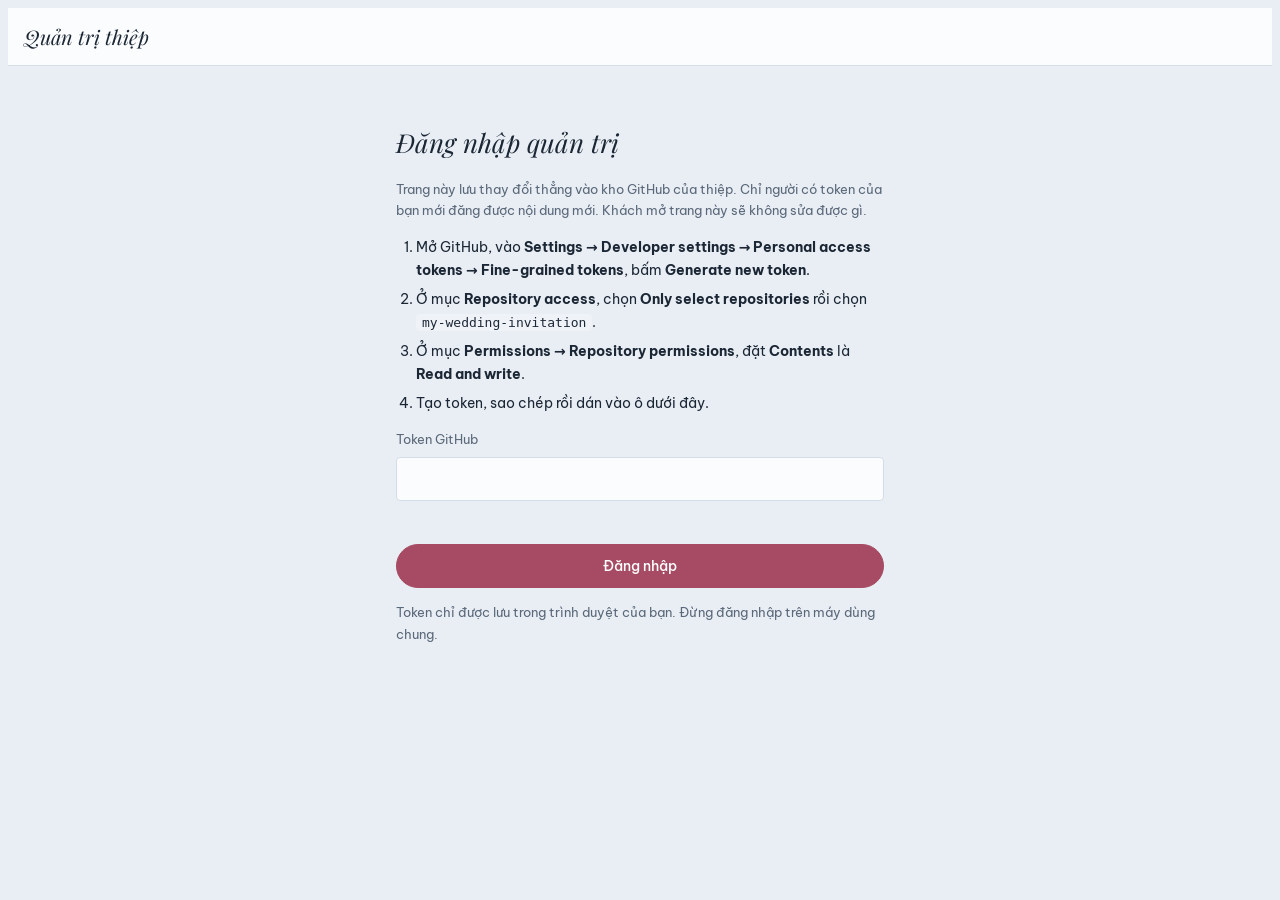
==== admin.html @ d000d967 "Add theme colors, page background image and visual effects Co-Authored-By: Claude Sonnet 5.5 <norepl" ====
<!doctype html>
<html lang="vi">
<head>
<meta charset="utf-8">
<meta name="viewport" content="width=device-width,initial-scale=1,viewport-fit=cover">
<meta name="robots" content="noindex,nofollow">
<title>Quản trị thiệp</title>
<link rel="stylesheet" href="https://fonts.googleapis.com/css2?family=Be+Vietnam+Pro:wght@300;400;500;600&family=Playfair+Display:ital,wght@0,400;0,600;1,400;1,500&display=swap">
<link rel="stylesheet" href="style.css">
<style>
body.admin{padding:0;background:var(--bg)}
.bar{position:sticky;top:0;z-index:20;display:flex;flex-wrap:wrap;align-items:center;gap:10px 16px;justify-content:space-between;
  padding:12px max(16px,env(safe-area-inset-right,0px)) 12px max(16px,env(safe-area-inset-left,0px));background:var(--surface);border-bottom:1px solid var(--line)}
.bar h1{font-size:20px;font-style:italic}
.bar .acts{display:flex;flex-wrap:wrap;gap:8px;align-items:center}
.status{font-size:13px;color:var(--muted)}
.status.dirty{color:var(--accent);font-weight:500}
.sm{min-height:38px;padding:0 14px;border:1px solid var(--line);background:var(--surface);border-radius:999px;cursor:pointer;font-size:13px}
.sm.pri{background:var(--accent);border-color:var(--accent);color:var(--accent-ink)}
.sm[disabled]{opacity:.5;cursor:default}
.help{font-size:13px;color:var(--muted);margin:0}
.login{max-width:520px;margin:32px auto;padding:24px max(16px,env(safe-area-inset-left,0px));display:grid;gap:14px}
.login h2{font-size:26px;font-style:italic}
.login ol{margin:0;padding-left:20px;display:grid;gap:6px;font-size:14px}
.login code{background:var(--tint);padding:1px 6px;border-radius:4px;font-size:13px}
.err{color:#B3261E;font-size:13px;min-height:1.2em}
@media (prefers-color-scheme:dark){.err{color:#FF8A80}}
.cols{display:grid;grid-template-columns:minmax(0,420px) minmax(0,1fr);gap:20px;align-items:start;
  padding:20px max(16px,env(safe-area-inset-right,0px)) 40px max(16px,env(safe-area-inset-left,0px))}
.panel{display:grid;gap:14px;align-content:start;background:var(--surface);border:1px solid var(--line);padding:18px;border-radius:6px;min-width:0}
.panel h3{font-family:var(--font-body);font-size:11px;letter-spacing:.2em;text-transform:uppercase;color:var(--accent);margin:14px 0 0;font-weight:600}
.panel h3:first-child{margin-top:0}
.img-row{display:grid;grid-template-columns:56px 1fr auto;gap:10px;align-items:center;font-size:13px}
.img-row .th{width:56px;height:56px;border-radius:4px;background:var(--tint) center/cover}
.img-row .acts{display:flex;gap:6px}
.presets{display:flex;flex-wrap:wrap;gap:8px}
.preset{display:inline-flex;align-items:center;gap:8px;min-height:38px;padding:0 12px 0 8px;border:1px solid var(--line);background:var(--surface);border-radius:999px;cursor:pointer;font-size:13px}
.preset i{display:inline-flex;width:26px;height:18px;border-radius:9px;overflow:hidden;border:1px solid var(--line)}
.preset i b{flex:1}
.colorrow{display:grid;grid-template-columns:1fr auto auto;gap:10px;align-items:center;font-size:13px;color:var(--muted)}
.colorrow input[type=color]{width:52px;min-height:38px;padding:2px;cursor:pointer}
.rng{display:grid;grid-template-columns:1fr auto;gap:10px;align-items:center}
.prev{position:sticky;top:76px;min-width:0}
.prev iframe{width:100%;height:calc(100vh - 100px);min-height:560px;border:1px solid var(--line);border-radius:6px;background:var(--surface)}
@media (max-width:900px){.cols{grid-template-columns:minmax(0,1fr)}.prev{position:static}.prev iframe{height:720px}}
</style>
</head>
<body class="admin">
<header class="bar">
  <h1>Quản trị thiệp</h1>
  <div class="acts" id="barActs" hidden>
    <span class="status" id="status">Chưa có thay đổi</span>
    <button class="sm pri" type="button" id="publishBtn" disabled>Đăng thiệp</button>
    <button class="sm" type="button" id="revertBtn" disabled>Hủy thay đổi</button>
    <a class="sm" href="index.html" target="_blank" rel="noopener" style="display:inline-grid;place-items:center;text-decoration:none;color:inherit">Xem thiệp</a>
    <button class="sm" type="button" id="logoutBtn">Đăng xuất</button>
  </div>
</header>

<section class="login" id="login">
  <h2>Đăng nhập quản trị</h2>
  <p class="help">Trang này lưu thay đổi thẳng vào kho GitHub của thiệp. Chỉ người có token của bạn mới đăng được nội dung mới. Khách mở trang này sẽ không sửa được gì.</p>
  <ol>
    <li>Mở GitHub, vào <b>Settings → Developer settings → Personal access tokens → Fine-grained tokens</b>, bấm <b>Generate new token</b>.</li>
    <li>Ở mục <b>Repository access</b>, chọn <b>Only select repositories</b> rồi chọn <code>my-wedding-invitation</code>.</li>
    <li>Ở mục <b>Permissions → Repository permissions</b>, đặt <b>Contents</b> là <b>Read and write</b>.</li>
    <li>Tạo token, sao chép rồi dán vào ô dưới đây.</li>
  </ol>
  <form id="loginForm" style="margin-top:0">
    <label for="tok">Token GitHub<input id="tok" type="password" autocomplete="off" required></label>
    <div class="err" id="loginErr" role="alert"></div>
    <button class="btn" type="submit" id="loginBtn">Đăng nhập</button>
  </form>
  <p class="help">Token chỉ được lưu trong trình duyệt của bạn. Đừng đăng nhập trên máy dùng chung.</p>
</section>

<div class="cols" id="app" hidden>
  <div class="panel" id="formBox"></div>
  <div class="prev"><iframe id="frame" src="index.html?preview" title="Xem trước thiệp"></iframe></div>
</div>

<div class="toast" id="toast" role="status" hidden></div>
<input type="file" accept="image/*" id="filePick" hidden>

<script src="defaults.js"></script>
<script>
(function () {
  var OWNER = 'changtrailanhlung', REPO = 'my-wedding-invitation', BRANCH = 'main';
  var TOKEN_KEY = 'wedding-admin-token';
  var FIELDS = [
    ['Cô dâu & chú rể', [['groomName', 'Tên chú rể (ngắn)'], ['brideName', 'Tên cô dâu (ngắn)'], ['groomFull', 'Họ tên đầy đủ chú rể'], ['brideFull', 'Họ tên đầy đủ cô dâu'], ['eyebrow', 'Dòng tiêu đề trên bìa'], ['city', 'Thành phố trên bìa']]],
    ['Thời gian', [['date', 'Ngày tổ chức', 'date'], ['receptionTime', 'Giờ đón khách', 'time'], ['startTime', 'Giờ khai tiệc', 'time'], ['rsvpDeadline', 'Hạn xác nhận tham dự', 'date']]],
    ['Địa điểm', [['venue', 'Tên nhà hàng / trung tâm tiệc cưới'], ['hall', 'Tên sảnh'], ['address', 'Địa chỉ', 'area'], ['dress', 'Gợi ý trang phục', 'area']]],
    ['Lời văn', [['invite', 'Lời mời', 'area'], ['story', 'Câu chuyện của đôi bạn', 'area'], ['thanks', 'Lời cảm ơn cuối thiệp', 'area']]],
    ['Gia đình', [['groomFamily', 'Nhà trai (mỗi dòng một người)', 'area'], ['brideFamily', 'Nhà gái (mỗi dòng một người)', 'area']]],
    ['Liên hệ & mừng cưới', [['contactName', 'Người nhận xác nhận'], ['contactPhone', 'Số điện thoại / Zalo'], ['bankName', 'Ngân hàng'], ['bankAcc', 'Số tài khoản (để trống nếu muốn ẩn phần mừng cưới)'], ['bankHolder', 'Chủ tài khoản']]]
  ];
  var COLORS = [['accent', 'Màu chủ đạo (nút, chữ nhấn)', '#A64B63'], ['pageBg', 'Màu nền trang', '#E9EEF4'], ['cardBg', 'Màu nền thiệp', '#FBFCFD'], ['textColor', 'Màu chữ', '#1C2735']];
  var PRESETS = [
    { name: 'Mặc định', accent: '', pageBg: '', cardBg: '', textColor: '' },
    { name: 'Hồng khói', accent: '#B5546F', pageBg: '#F3E9EC', cardBg: '#FFFBFC', textColor: '#3A2530' },
    { name: 'Xanh biển', accent: '#2F6F9F', pageBg: '#E3EEF6', cardBg: '#FAFCFE', textColor: '#17283A' },
    { name: 'Xanh sage', accent: '#5E7F63', pageBg: '#E8EEE6', cardBg: '#FAFCF8', textColor: '#243126' },
    { name: 'Đỏ đô', accent: '#8E1F3A', pageBg: '#F1E6D8', cardBg: '#FFFBF4', textColor: '#3A1A22' },
    { name: 'Tím lavender', accent: '#7A5CB0', pageBg: '#ECE7F5', cardBg: '#FDFBFF', textColor: '#2B2240' },
    { name: 'Đen vàng', accent: '#D4AF6A', pageBg: '#0E0E12', cardBg: '#17171D', textColor: '#F2EBDD' }
  ];
  var IMGS = [['cover', 'Ảnh bìa'], ['couple', 'Ảnh cô dâu chú rể'], ['g1', 'Album 1'], ['g2', 'Album 2'], ['g3', 'Album 3'], ['g4', 'Album 4'], ['qr', 'Mã QR mừng cưới'], ['bg', 'Ảnh nền trang (tuỳ chọn)']];

  function $(s) { return document.querySelector(s); }
  function clone(o) { return JSON.parse(JSON.stringify(o)); }
  var token = '', cfg = null, saved = null, pending = {}, pickKey = null, busy = false;
  var tt; function toast(msg) { var t = $('#toast'); t.textContent = msg; t.hidden = false; clearTimeout(tt); tt = setTimeout(function () { t.hidden = true; }, 3800); }

  function gh(path, opts) {
    opts = opts || {};
    var headers = Object.assign({ 'Accept': 'application/vnd.github+json', 'Authorization': 'Bearer ' + token, 'X-GitHub-Api-Version': '2022-11-28' }, opts.headers || {});
    return fetch('https://api.github.com/repos/' + OWNER + '/' + REPO + path, Object.assign({}, opts, { headers: headers }));
  }
  function b64utf8(s) { var bytes = new TextEncoder().encode(s), bin = ''; bytes.forEach(function (b) { bin += String.fromCharCode(b); }); return btoa(bin); }
  async function getSha(path) {
    var r = await gh('/contents/' + path + '?ref=' + BRANCH + '&t=' + Date.now());
    if (r.status === 404) return null;
    if (!r.ok) throw new Error('Không đọc được ' + path + ' (' + r.status + ')');
    return (await r.json()).sha;
  }
  async function putFile(path, b64, message) {
    var sha = await getSha(path), body = { message: message, content: b64, branch: BRANCH };
    if (sha) body.sha = sha;
    var r = await gh('/contents/' + path, { method: 'PUT', body: JSON.stringify(body) });
    if (!r.ok) {
      var detail = ''; try { detail = (await r.json()).message || ''; } catch (e) {}
      if (r.status === 401) throw new Error('Token hết hạn hoặc sai. Hãy đăng xuất rồi dán token mới. (' + detail + ')');
      if (r.status === 403 || r.status === 404) throw new Error('Token chưa có quyền ghi. Trong GitHub, mở token và đặt Repository permissions → Contents thành "Read and write". (' + r.status + ': ' + detail + ')');
      if (r.status === 409) throw new Error('Có người vừa cập nhật cùng lúc. Hãy tải lại trang rồi thử lại.');
      throw new Error('GitHub báo lỗi ' + r.status + (detail ? ': ' + detail : ''));
    }
  }

  /* Đăng nhập */
  async function verify(t) {
    token = t;
    var r = await gh('');
    if (r.status === 401) throw new Error('Token không đúng hoặc đã hết hạn.');
    if (r.status === 404) throw new Error('Token này không truy cập được kho ' + REPO + '.');
    if (!r.ok) throw new Error('GitHub báo lỗi ' + r.status);
    var j = await r.json();
    if (!j.permissions || !j.permissions.push) throw new Error('Token chưa có quyền ghi. Hãy đặt Contents là Read and write.');
  }
  async function loadConfig() {
    var r = await gh('/contents/config.json?ref=' + BRANCH + '&t=' + Date.now(), { headers: { 'Accept': 'application/vnd.github.raw+json' } });
    var c = null;
    if (r.ok) { try { c = JSON.parse(await r.text()); } catch (e) {} }
    var base = clone(window.INVITE_DEFAULTS);
    var out = Object.assign(base, c || {});
    out.images = Object.assign({}, (c && c.images) || {});
    return out;
  }
  async function enter(t) {
    await verify(t);
    try { localStorage.setItem(TOKEN_KEY, t); } catch (e) {}
    cfg = await loadConfig(); saved = clone(cfg); pending = {};
    $('#login').hidden = true; $('#app').hidden = false; $('#barActs').hidden = false;
    buildForm(); refreshStatus(); sendPreview();
  }
  $('#loginForm').addEventListener('submit', async function (e) {
    e.preventDefault();
    var btn = $('#loginBtn'), err = $('#loginErr'); err.textContent = ''; btn.disabled = true; btn.textContent = 'Đang kiểm tra...';
    try { await enter($('#tok').value.trim()); }
    catch (ex) { err.textContent = ex.message || 'Không đăng nhập được.'; token = ''; }
    btn.disabled = false; btn.textContent = 'Đăng nhập';
  });
  $('#logoutBtn').addEventListener('click', function () {
    try { localStorage.removeItem(TOKEN_KEY); } catch (e) {}
    token = ''; location.reload();
  });

  /* Xem trước */
  function previewCfg() { var c = clone(cfg); Object.keys(pending).forEach(function (k) { c.images[k] = pending[k]; }); return c; }
  function sendPreview() { var f = $('#frame'); if (f.contentWindow && cfg) f.contentWindow.postMessage({ type: 'config', config: previewCfg() }, location.origin); }
  window.addEventListener('message', function (e) {
    if (e.origin === location.origin && e.source === $('#frame').contentWindow && e.data && e.data.type === 'ready') sendPreview();
  });
  function isDirty() { return JSON.stringify(cfg) !== JSON.stringify(saved) || Object.keys(pending).length > 0; }
  function refreshStatus() {
    var d = isDirty(), s = $('#status');
    s.textContent = d ? 'Có thay đổi chưa đăng. Khách chưa nhìn thấy.' : 'Chưa có thay đổi';
    s.classList.toggle('dirty', d);
    $('#publishBtn').disabled = !d || busy; $('#revertBtn').disabled = !d || busy;
  }
  function changed() { refreshStatus(); sendPreview(); }
  window.addEventListener('beforeunload', function (e) { if (cfg && isDirty()) { e.preventDefault(); e.returnValue = ''; } });

  /* Form */
  function srcOf(k) { return pending[k] || cfg.images[k] || ''; }
  function buildForm() {
    var box = $('#formBox'); box.textContent = '';
    var p = document.createElement('p'); p.className = 'help';
    p.textContent = 'Sửa xong bấm "Đăng thiệp" ở thanh trên. Khách chỉ thấy bản đã đăng, và cần khoảng 1 đến 2 phút để GitHub cập nhật trang.';
    box.append(p);
    FIELDS.forEach(function (g) {
      var h = document.createElement('h3'); h.textContent = g[0]; box.append(h);
      g[1].forEach(function (f) {
        var k = f[0], type = f[2];
        var l = document.createElement('label'); l.htmlFor = 'f_' + k; l.append(f[1]);
        var inp = document.createElement(type === 'area' ? 'textarea' : 'input');
        inp.id = 'f_' + k; if (type && type !== 'area') inp.type = type; inp.value = cfg[k] || '';
        inp.addEventListener('input', function () { cfg[k] = inp.value; changed(); });
        l.append(inp); box.append(l);
      });
    });
    var th = document.createElement('h3'); th.textContent = 'Màu sắc & hiệu ứng'; box.append(th);
    var pr = document.createElement('div'); pr.className = 'presets';
    PRESETS.forEach(function (p) {
      var b = document.createElement('button'); b.type = 'button'; b.className = 'preset';
      var sw = document.createElement('i');
      [p.pageBg || '#E9EEF4', p.cardBg || '#FBFCFD', p.accent || '#A64B63'].forEach(function (col) { var x = document.createElement('b'); x.style.background = col; sw.append(x); });
      b.append(sw, p.name);
      b.onclick = function () { ['accent', 'pageBg', 'cardBg', 'textColor'].forEach(function (k) { cfg[k] = p[k]; }); buildForm(); changed(); };
      pr.append(b);
    });
    box.append(pr);
    COLORS.forEach(function (c) {
      var k = c[0], row = document.createElement('div'); row.className = 'colorrow';
      var l = document.createElement('label'); l.htmlFor = 'f_' + k; l.textContent = c[1] + (cfg[k] ? '' : ' (đang dùng mặc định)');
      var inp = document.createElement('input'); inp.type = 'color'; inp.id = 'f_' + k; inp.value = /^#[0-9a-fA-F]{6}$/.test(cfg[k]) ? cfg[k] : c[2];
      inp.addEventListener('input', function () { cfg[k] = inp.value; l.textContent = c[1]; changed(); });
      var rs = document.createElement('button'); rs.type = 'button'; rs.className = 'sm'; rs.textContent = 'Mặc định';
      rs.onclick = function () { cfg[k] = ''; buildForm(); changed(); };
      row.append(l, inp, rs); box.append(row);
    });
    var el = document.createElement('label'); el.htmlFor = 'f_effect'; el.append('Hiệu ứng rơi trên thiệp');
    var sel = document.createElement('select'); sel.id = 'f_effect';
    [['petal', 'Cánh hoa rơi'], ['heart', 'Trái tim bay'], ['sparkle', 'Lấp lánh'], ['none', 'Tắt hiệu ứng']].forEach(function (o) {
      var op = document.createElement('option'); op.value = o[0]; op.textContent = o[1]; if ((cfg.effect || 'none') === o[0]) op.selected = true; sel.append(op);
    });
    sel.addEventListener('change', function () { cfg.effect = sel.value; changed(); });
    el.append(sel); box.append(el);
    var ol = document.createElement('label'); ol.htmlFor = 'f_overlay'; ol.append('Độ rõ của nền thiệp trên ảnh nền (chỉ dùng khi có ảnh nền)');
    var rg = document.createElement('div'); rg.className = 'rng';
    var ro = document.createElement('input'); ro.type = 'range'; ro.id = 'f_overlay'; ro.min = 40; ro.max = 100; ro.value = cfg.overlay || 88;
    var rv = document.createElement('span'); rv.textContent = (cfg.overlay || 88) + '%';
    ro.addEventListener('input', function () { cfg.overlay = +ro.value; rv.textContent = ro.value + '%'; changed(); });
    rg.append(ro, rv); ol.append(rg); box.append(ol);
    var h = document.createElement('h3'); h.textContent = 'Hình ảnh'; box.append(h);
    IMGS.forEach(function (it) {
      var k = it[0], row = document.createElement('div'); row.className = 'img-row';
      var th = document.createElement('div'); th.className = 'th'; var s = srcOf(k); if (s) th.style.backgroundImage = 'url("' + s + '")';
      var nm = document.createElement('span'); nm.textContent = it[1] + (pending[k] ? ' (mới)' : '');
      var acts = document.createElement('div'); acts.className = 'acts';
      var b1 = document.createElement('button'); b1.type = 'button'; b1.className = 'sm pri'; b1.textContent = 'Chọn ảnh';
      b1.onclick = function () { pickKey = k; $('#filePick').value = ''; $('#filePick').click(); };
      var b2 = document.createElement('button'); b2.type = 'button'; b2.className = 'sm'; b2.textContent = 'Xóa';
      b2.onclick = function () { delete cfg.images[k]; delete pending[k]; buildForm(); changed(); };
      acts.append(b1, b2); row.append(th, nm, acts); box.append(row);
    });
  }
  $('#filePick').addEventListener('change', function (e) {
    var f = e.target.files[0]; if (!f || !pickKey) return;
    var key = pickKey, r = new FileReader();
    r.onload = function () {
      var img = new Image();
      img.onload = function () {
        var max = key === 'qr' ? 700 : 1600, k = Math.min(1, max / Math.max(img.width, img.height));
        var c = document.createElement('canvas'); c.width = Math.round(img.width * k); c.height = Math.round(img.height * k);
        c.getContext('2d').drawImage(img, 0, 0, c.width, c.height);
        pending[key] = c.toDataURL('image/jpeg', 0.85); buildForm(); changed();
      };
      img.onerror = function () { toast('Không đọc được ảnh này.'); };
      img.src = r.result;
    };
    r.readAsDataURL(f);
  });

  /* Đăng thiệp: ghi ảnh mới rồi config.json */
  $('#publishBtn').addEventListener('click', async function () {
    if (busy || !isDirty()) return;
    busy = true; var btn = $('#publishBtn'); btn.textContent = 'Đang đăng...'; refreshStatus();
    try {
      var next = clone(cfg), keys = Object.keys(pending), stamp = Date.now();
      for (var i = 0; i < keys.length; i++) {
        var key = keys[i];
        btn.textContent = 'Đang tải ảnh ' + (i + 1) + '/' + keys.length + '...';
        await putFile('images/' + key + '.jpg', pending[key].split(',')[1], 'Cập nhật ảnh ' + key);
        next.images[key] = 'images/' + key + '.jpg?v=' + stamp;
      }
      btn.textContent = 'Đang lưu nội dung...';
      await putFile('config.json', b64utf8(JSON.stringify(next, null, 2) + '\n'), 'Cập nhật nội dung thiệp');
      cfg = next; saved = clone(next); pending = {};
      buildForm(); toast('Đã đăng thiệp. Trang cho khách cập nhật sau 1 đến 2 phút.');
    } catch (ex) { toast(ex.message || 'Chưa đăng được, hãy thử lại.'); }
    busy = false; btn.textContent = 'Đăng thiệp'; refreshStatus(); sendPreview();
  });
  $('#revertBtn').addEventListener('click', function () {
    cfg = clone(saved); pending = {}; buildForm(); changed();
  });

  /* Tự đăng nhập lại nếu đã lưu token */
  var stored = ''; try { stored = localStorage.getItem(TOKEN_KEY) || ''; } catch (e) {}
  if (stored) {
    $('#loginBtn').disabled = true; $('#loginBtn').textContent = 'Đang đăng nhập...';
    enter(stored).catch(function (ex) {
      $('#loginErr').textContent = ex.message || ''; token = '';
      try { localStorage.removeItem(TOKEN_KEY); } catch (e) {}
    }).then(function () { $('#loginBtn').disabled = false; $('#loginBtn').textContent = 'Đăng nhập'; });
  }
})();
</script>
</body>
</html>
---- style.css ----
/* Layout: một cột thiệp mời hẹp ở giữa nền xanh khói, bìa toàn khung, ảnh cô dâu chú rể dạng vòm */
:root{
  --bg:#E9EEF4; --surface:#FBFCFD; --ink:#1C2735; --muted:#5A6879; --line:#D5DDE6;
  --accent:#A64B63; --accent-ink:#FFFFFF; --sea:#2F5B7C; --tint:#EFF3F8;
  --hero-a:#24435C; --hero-b:#5C4A6E; --hero-c:#B5667B; --on-hero:#FFFFFF;
  --font-display:"Playfair Display",Georgia,"Times New Roman",serif;
  --font-body:"Be Vietnam Pro",system-ui,-apple-system,"Segoe UI",sans-serif;
}
@media (prefers-color-scheme:dark){:root:not([data-theme="light"]){
  --bg:#0A0F15; --surface:#121B25; --ink:#EAF0F6; --muted:#9BAABB; --line:#2A3745;
  --accent:#E58DA3; --accent-ink:#2A1018; --sea:#82B4D8; --tint:#192431; color-scheme:dark}}
:root[data-theme="dark"]{
  --bg:#0A0F15; --surface:#121B25; --ink:#EAF0F6; --muted:#9BAABB; --line:#2A3745;
  --accent:#E58DA3; --accent-ink:#2A1018; --sea:#82B4D8; --tint:#192431; color-scheme:dark}
@media (prefers-reduced-motion:no-preference){html{scroll-behavior:smooth}}
*{box-sizing:border-box}
body{background:var(--bg);color:var(--ink);font-family:var(--font-body);font-size:15px;line-height:1.65;
  padding-left:max(16px,env(safe-area-inset-left,0px));padding-right:max(16px,env(safe-area-inset-right,0px));padding-block:0}
button,input,select,textarea{font:inherit;color:inherit}
:focus-visible{outline:2px solid var(--accent);outline-offset:2px}
.pre{white-space:pre-line}
.page{max-width:560px;margin:0 auto;background:var(--surface);box-shadow:0 0 0 1px var(--line)}
h1,h2,h3{font-family:var(--font-display);font-weight:400;margin:0;text-wrap:balance}
.eyebrow{font-size:11px;letter-spacing:.22em;text-transform:uppercase;color:var(--muted);margin:0 0 14px}
.sec{padding:60px 28px;text-align:center}
.sec h2{font-size:30px;font-style:italic;margin-bottom:18px}
.sec p{margin:0 auto;max-width:44ch}
.btn{display:inline-flex;align-items:center;justify-content:center;gap:8px;min-height:44px;padding:0 22px;border-radius:999px;
  border:1px solid var(--accent);background:var(--accent);color:var(--accent-ink);text-decoration:none;cursor:pointer;font-size:14px;font-weight:500}
.btn.ghost{background:transparent;color:var(--accent)}
.btn-row{display:flex;flex-wrap:wrap;gap:10px;justify-content:center;margin-top:24px}

.hero{position:relative;min-height:700px;display:grid;place-items:center;text-align:center;color:var(--on-hero);padding:56px 24px;overflow:hidden;isolation:isolate}
.hero .slot{position:absolute;inset:0;z-index:-2}
.hero::after{content:"";position:absolute;inset:0;z-index:-1;background:linear-gradient(180deg,rgba(10,18,28,.35),rgba(10,18,28,.15) 40%,rgba(10,18,28,.7))}
.hero .eyebrow{color:var(--on-hero);opacity:.9}
.names{font-size:clamp(44px,13vw,68px);font-style:italic;line-height:1.05;margin:6px 0}
.names .amp{display:block;font-size:.42em;font-style:normal;letter-spacing:.2em;margin:4px 0;opacity:.9}
.hero-date{font-size:15px;letter-spacing:.3em;margin:22px 0 6px}
.hero-city{font-size:12px;letter-spacing:.2em;text-transform:uppercase;opacity:.9;margin:0 0 30px}
.hero .btn{background:var(--on-hero);border-color:var(--on-hero);color:#1C2735}

.slot{position:relative;background-color:var(--tint);background-size:cover;background-position:center;display:grid;place-items:center;color:var(--muted);font-size:13px}
.slot.empty{background-image:linear-gradient(160deg,var(--hero-a),var(--hero-b) 65%,var(--hero-c));color:rgba(255,255,255,.8)}
.slot.empty::before{content:"Ảnh của bạn";letter-spacing:.12em;text-transform:uppercase;font-size:11px}
.hero .slot.empty::before{content:""}
.slot .ov{display:none}
body.editing .slot{cursor:pointer;outline:2px dashed var(--accent);outline-offset:-6px}
body.editing .slot .ov{display:block;position:absolute;right:10px;bottom:10px;background:var(--accent);color:var(--accent-ink);font-size:12px;padding:5px 12px;border-radius:999px}

.day-num{font-family:var(--font-display);font-size:clamp(96px,30vw,140px);line-height:1;color:var(--accent);font-style:italic}
.day-month{font-size:18px;letter-spacing:.14em;text-transform:uppercase;margin-top:4px}
.day-week{color:var(--muted);margin-top:4px}
.tint{background:var(--tint)}

.arch{width:min(320px,100%);aspect-ratio:4/5;margin:0 auto 34px;border-radius:999px 999px 6px 6px;overflow:hidden}
.arch .slot{width:100%;height:100%}
.pair{display:grid;grid-template-columns:1fr 1fr;gap:20px;text-align:center;margin-top:8px}
.pair h3{font-size:22px;font-style:italic;margin-top:4px}
.pair .role{font-size:11px;letter-spacing:.2em;text-transform:uppercase;color:var(--accent)}
.story{margin-top:30px!important;color:var(--muted)}
.family{display:grid;grid-template-columns:1fr 1fr;gap:20px;margin-top:34px;padding-top:28px;border-top:1px solid var(--line)}
.family h4{margin:0 0 6px;font-size:11px;letter-spacing:.2em;text-transform:uppercase;color:var(--muted);font-weight:500}
.family p{font-size:14px;max-width:none}

.album{display:grid;grid-template-columns:1fr 1fr;gap:8px;padding:0 8px 60px}
.album .slot{aspect-ratio:3/4}

.facts{display:grid;gap:22px;margin-top:30px;text-align:center}
.facts dt{font-size:11px;letter-spacing:.2em;text-transform:uppercase;color:var(--accent);margin-bottom:4px}
.facts dd{margin:0;font-size:16px}
.facts dd small{display:block;color:var(--muted);font-size:14px}

.count{display:grid;grid-template-columns:repeat(4,1fr);gap:8px;margin-top:26px}
.count div{background:var(--surface);border:1px solid var(--line);padding:16px 4px;border-radius:4px}
.count b{display:block;font-family:var(--font-display);font-size:32px;font-weight:400;color:var(--accent);font-variant-numeric:tabular-nums}
.count span{font-size:11px;letter-spacing:.14em;text-transform:uppercase;color:var(--muted)}

form{display:grid;gap:14px;margin-top:26px;text-align:left}
label{display:grid;gap:6px;font-size:13px;color:var(--muted)}
input,select,textarea{width:100%;min-height:44px;padding:10px 12px;border:1px solid var(--line);border-radius:4px;background:var(--surface);color:var(--ink)}
textarea{min-height:76px;resize:vertical}
.note{margin-top:18px!important;padding:16px;border:1px solid var(--accent);border-radius:4px;font-size:14px;text-align:left}
.note .btn-row{justify-content:flex-start;margin-top:12px}

.gift{display:grid;gap:6px;margin-top:22px;padding:22px;border:1px solid var(--line);background:var(--surface);border-radius:4px}
.gift .acc{font-family:var(--font-display);font-size:28px;letter-spacing:.06em;font-variant-numeric:tabular-nums}
.gift .slot{width:160px;aspect-ratio:1;margin:12px auto 0}

.thanks{padding:64px 28px;text-align:center;background:linear-gradient(160deg,var(--hero-a),var(--hero-b) 70%,var(--hero-c));color:var(--on-hero)}
.thanks p{margin:0 auto 18px;max-width:30ch;font-family:var(--font-display);font-size:22px;font-style:italic;line-height:1.5}
.thanks small{letter-spacing:.2em;font-size:12px}

.toast{position:fixed;z-index:60;left:50%;bottom:calc(24px + env(safe-area-inset-bottom,0px));transform:translateX(-50%);background:var(--ink);color:var(--surface);padding:10px 18px;border-radius:999px;font-size:13px;max-width:calc(100% - 32px);text-align:center}
.loading main{visibility:hidden}
[hidden]{display:none!important}
@media (max-width:420px){.pair,.family{grid-template-columns:1fr}.sec{padding:52px 22px}}

/* Thiệp đang đóng: chỉ thấy bìa, bấm Mở thiệp mới hiện nội dung */
body.sealed{overflow:hidden}
body.sealed .page>:not(.hero){display:none}
body.sealed .hero{min-height:100vh;min-height:100svh}
@media (prefers-reduced-motion:no-preference){body.opened .page>:not(.hero){animation:rise .7s ease both}@keyframes rise{from{opacity:0;transform:translateY(14px)}to{opacity:1;transform:none}}}

/* Ảnh nền trang */
body.has-bg::before{content:"";position:fixed;inset:0;z-index:-1;background:var(--bg-img) center/cover no-repeat}
body.has-bg .page{background:color-mix(in srgb,var(--surface) var(--ov,88%),transparent)}
body.has-bg .tint{background:color-mix(in srgb,var(--tint) var(--ov,88%),transparent)}

/* Hiệu ứng */
.rv{transition:opacity .9s ease var(--d,0ms),transform .9s cubic-bezier(.2,.7,.2,1) var(--d,0ms)}
.rv-on .rv:not(.in){opacity:0;transform:translateY(24px)}
.rv-on .arch.rv:not(.in){transform:translateY(24px) scale(.95)}
.rv-on .album .slot.rv:not(.in){transform:scale(.92)}
@media (prefers-reduced-motion:no-preference){
  .hero .slot{animation:kb 26s ease-in-out infinite alternate;transform-origin:50% 40%}
  @keyframes kb{from{transform:scale(1)}to{transform:scale(1.1)}}
  .hero>div:not(.slot)>*{animation:up 1.1s cubic-bezier(.2,.7,.2,1) both}
  .hero>div:not(.slot)>*:nth-child(1){animation-delay:.1s}
  .hero>div:not(.slot)>*:nth-child(2){animation-delay:.3s}
  .hero>div:not(.slot)>*:nth-child(3){animation-delay:.5s}
  .hero>div:not(.slot)>*:nth-child(4){animation-delay:.7s}
  .hero>div:not(.slot)>*:nth-child(5){animation-delay:.9s}
  @keyframes up{from{opacity:0;transform:translateY(22px)}to{opacity:1;transform:none}}
  #openBtn{position:relative}
  #openBtn::after{content:"";position:absolute;inset:-1px;border-radius:inherit;border:1px solid var(--on-hero);animation:ring 2.2s ease-out infinite;pointer-events:none}
  @keyframes ring{from{transform:scale(1);opacity:.85}to{transform:scale(1.3,1.7);opacity:0}}
  .day-num{text-shadow:0 8px 30px color-mix(in srgb,var(--accent) 35%,transparent)}
  .album .slot{transition:filter .5s ease}
  .album .slot:hover{filter:brightness(1.07) saturate(1.1)}
}
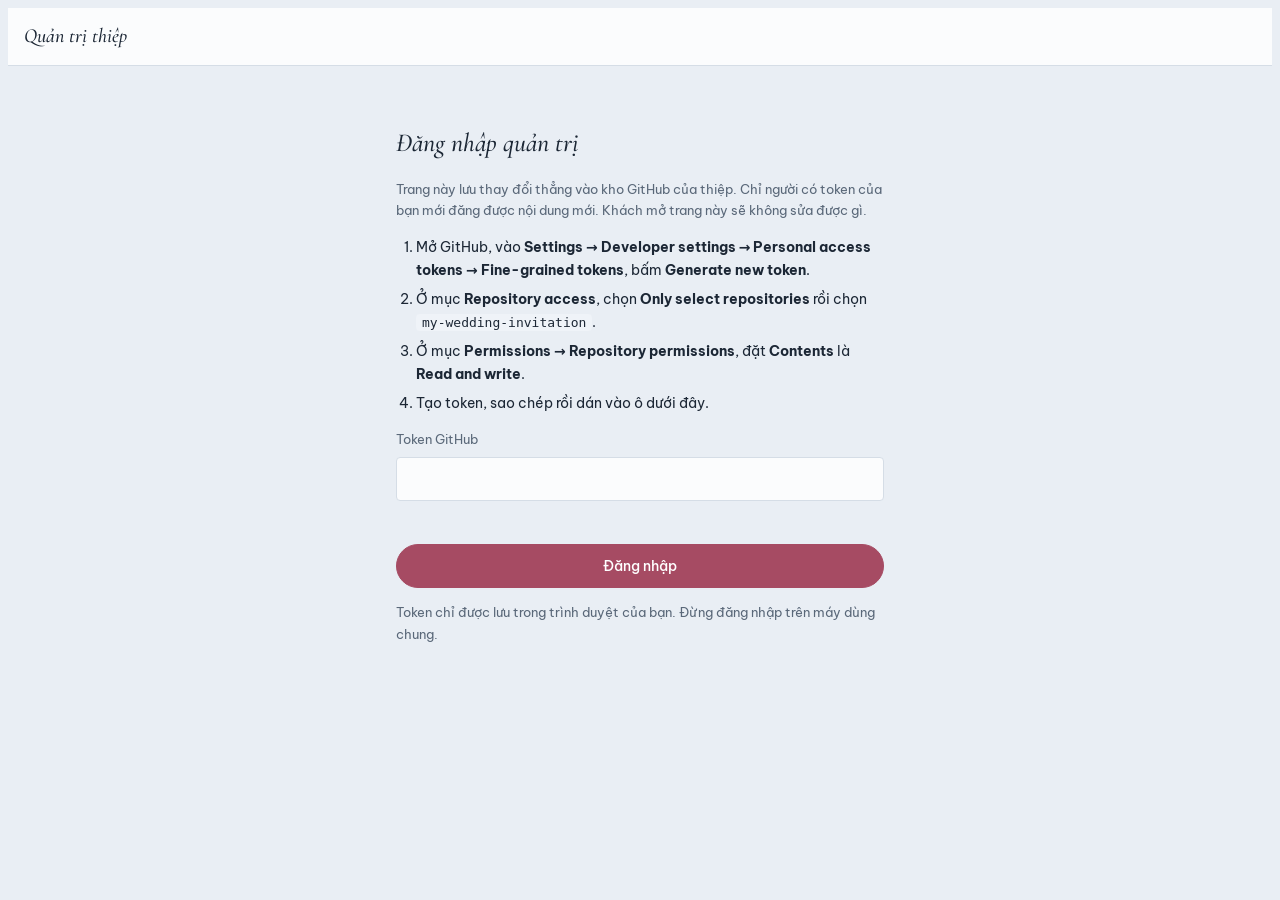
==== commit 50f0653b: "Refine typography: script names, Cormorant headings, selectable font style Co-Authored-By: Claude So" ====
--- a/admin.html
+++ b/admin.html
@@ -5,7 +5,7 @@
 <meta name="viewport" content="width=device-width,initial-scale=1,viewport-fit=cover">
 <meta name="robots" content="noindex,nofollow">
 <title>Quản trị thiệp</title>
-<link rel="stylesheet" href="https://fonts.googleapis.com/css2?family=Be+Vietnam+Pro:wght@300;400;500;600&family=Playfair+Display:ital,wght@0,400;0,600;1,400;1,500&display=swap">
+<link rel="stylesheet" href="https://fonts.googleapis.com/css2?family=Be+Vietnam+Pro:wght@300;400;500;600&family=Cormorant+Garamond:ital,wght@0,500;0,600;1,400;1,500;1,600&family=Great+Vibes&family=Pinyon+Script&family=Playfair+Display:ital,wght@0,400;0,600;1,400;1,500&display=swap">
 <link rel="stylesheet" href="style.css">
 <style>
 body.admin{padding:0;background:var(--bg)}
@@ -81,16 +81,31 @@
 
 <div class="toast" id="toast" role="status" hidden></div>
 <input type="file" accept="image/*" id="filePick" hidden>
+<input type="file" accept=".mp3,audio/mpeg" id="musicPick" hidden>
 
 <script src="defaults.js"></script>
 <script>
 (function () {
   var OWNER = 'changtrailanhlung', REPO = 'my-wedding-invitation', BRANCH = 'main';
-  var TOKEN_KEY = 'wedding-admin-token';
+  var TOKEN_KEY = 'wedding-admin-token', SHEET_KEY = 'wedding-admin-sheet';
+  var APPS_SCRIPT = [
+    'function doPost(e) {',
+    '  var sh = SpreadsheetApp.getActiveSheet();',
+    '  var d = {};',
+    '  try { d = JSON.parse(e.postData.contents); } catch (err) {}',
+    "  if (sh.getLastRow() === 0) sh.appendRow(['Thời gian', 'Họ tên', 'Số người', 'Lời chúc']);",
+    "  sh.appendRow([new Date(), String(d.name || '').slice(0, 200), String(d.count || '').slice(0, 50), String(d.note || '').slice(0, 1000)]);",
+    "  return ContentService.createTextOutput('ok');",
+    '}'
+  ].join('\n');
+  function copyPlain(text, okMsg) {
+    function fb() { var t = document.createElement('textarea'); t.value = text; document.body.append(t); t.select(); var ok = false; try { ok = document.execCommand('copy'); } catch (e) {} t.remove(); toast(ok ? okMsg : 'Không sao chép được, hãy chọn và sao chép thủ công.'); }
+    try { navigator.clipboard.writeText(text).then(function () { toast(okMsg); }, fb); } catch (e) { fb(); }
+  }
   var FIELDS = [
     ['Cô dâu & chú rể', [['groomName', 'Tên chú rể (ngắn)'], ['brideName', 'Tên cô dâu (ngắn)'], ['groomFull', 'Họ tên đầy đủ chú rể'], ['brideFull', 'Họ tên đầy đủ cô dâu'], ['eyebrow', 'Dòng tiêu đề trên bìa'], ['city', 'Thành phố trên bìa']]],
     ['Thời gian', [['date', 'Ngày tổ chức', 'date'], ['receptionTime', 'Giờ đón khách', 'time'], ['startTime', 'Giờ khai tiệc', 'time'], ['rsvpDeadline', 'Hạn xác nhận tham dự', 'date']]],
-    ['Địa điểm', [['venue', 'Tên nhà hàng / trung tâm tiệc cưới'], ['hall', 'Tên sảnh'], ['address', 'Địa chỉ', 'area'], ['dress', 'Gợi ý trang phục', 'area']]],
+    ['Địa điểm', [['venue', 'Tên nhà hàng / trung tâm tiệc cưới'], ['hall', 'Tên sảnh'], ['address', 'Địa chỉ', 'area'], ['mapQuery', 'Vị trí hiện trên bản đồ (tên địa điểm, địa chỉ hoặc toạ độ như 10.7769,106.7009). Để trống thì dùng tên nhà hàng và địa chỉ ở trên'], ['mapLink', 'Link Google Maps cho nút Chỉ đường (tuỳ chọn, dán link chia sẻ từ Google Maps)']]],
     ['Lời văn', [['invite', 'Lời mời', 'area'], ['story', 'Câu chuyện của đôi bạn', 'area'], ['thanks', 'Lời cảm ơn cuối thiệp', 'area']]],
     ['Gia đình', [['groomFamily', 'Nhà trai (mỗi dòng một người)', 'area'], ['brideFamily', 'Nhà gái (mỗi dòng một người)', 'area']]],
     ['Liên hệ & mừng cưới', [['contactName', 'Người nhận xác nhận'], ['contactPhone', 'Số điện thoại / Zalo'], ['bankName', 'Ngân hàng'], ['bankAcc', 'Số tài khoản (để trống nếu muốn ẩn phần mừng cưới)'], ['bankHolder', 'Chủ tài khoản']]]
@@ -105,11 +120,11 @@
     { name: 'Tím lavender', accent: '#7A5CB0', pageBg: '#ECE7F5', cardBg: '#FDFBFF', textColor: '#2B2240' },
     { name: 'Đen vàng', accent: '#D4AF6A', pageBg: '#0E0E12', cardBg: '#17171D', textColor: '#F2EBDD' }
   ];
-  var IMGS = [['cover', 'Ảnh bìa'], ['couple', 'Ảnh cô dâu chú rể'], ['g1', 'Album 1'], ['g2', 'Album 2'], ['g3', 'Album 3'], ['g4', 'Album 4'], ['qr', 'Mã QR mừng cưới'], ['bg', 'Ảnh nền trang (tuỳ chọn)']];
+  var IMGS = [['cover', 'Ảnh bìa'], ['couple', 'Ảnh cô dâu chú rể'], ['g1', 'Album 1'], ['g2', 'Album 2'], ['g3', 'Album 3'], ['g4', 'Album 4'], ['qr', 'Mã QR mừng cưới'], ['bg', 'Ảnh nền trang (tuỳ chọn)'], ['favicon', 'Biểu tượng tab trình duyệt']];
 
   function $(s) { return document.querySelector(s); }
   function clone(o) { return JSON.parse(JSON.stringify(o)); }
-  var token = '', cfg = null, saved = null, pending = {}, pickKey = null, busy = false;
+  var token = '', cfg = null, saved = null, pending = {}, pendingMusic = null, pickKey = null, busy = false;
   var tt; function toast(msg) { var t = $('#toast'); t.textContent = msg; t.hidden = false; clearTimeout(tt); tt = setTimeout(function () { t.hidden = true; }, 3800); }
 
   function gh(path, opts) {
@@ -176,12 +191,12 @@
   });
 
   /* Xem trước */
-  function previewCfg() { var c = clone(cfg); Object.keys(pending).forEach(function (k) { c.images[k] = pending[k]; }); return c; }
+  function previewCfg() { var c = clone(cfg); Object.keys(pending).forEach(function (k) { c.images[k] = pending[k]; }); if (pendingMusic) c.music = pendingMusic.url; return c; }
   function sendPreview() { var f = $('#frame'); if (f.contentWindow && cfg) f.contentWindow.postMessage({ type: 'config', config: previewCfg() }, location.origin); }
   window.addEventListener('message', function (e) {
     if (e.origin === location.origin && e.source === $('#frame').contentWindow && e.data && e.data.type === 'ready') sendPreview();
   });
-  function isDirty() { return JSON.stringify(cfg) !== JSON.stringify(saved) || Object.keys(pending).length > 0; }
+  function isDirty() { return JSON.stringify(cfg) !== JSON.stringify(saved) || Object.keys(pending).length > 0 || !!pendingMusic; }
   function refreshStatus() {
     var d = isDirty(), s = $('#status');
     s.textContent = d ? 'Có thay đổi chưa đăng. Khách chưa nhìn thấy.' : 'Chưa có thay đổi';
@@ -192,6 +207,16 @@
   window.addEventListener('beforeunload', function (e) { if (cfg && isDirty()) { e.preventDefault(); e.returnValue = ''; } });
 
   /* Form */
+  function clearMusic() { if (pendingMusic) { try { URL.revokeObjectURL(pendingMusic.url); } catch (e) {} } pendingMusic = null; }
+  function fileB64(file) {
+    return new Promise(function (res, rej) { var r = new FileReader(); r.onload = function () { res(String(r.result).split(',')[1]); }; r.onerror = function () { rej(new Error('Không đọc được file nhạc.')); }; r.readAsDataURL(file); });
+  }
+  $('#musicPick').addEventListener('change', function (e) {
+    var f = e.target.files[0]; if (!f) return;
+    if (f.size > 15 * 1048576) { toast('File nhạc nặng quá 15 MB. Hãy chọn file nhẹ hơn hoặc nén lại.'); return; }
+    clearMusic(); pendingMusic = { blob: f, name: f.name, size: f.size, url: URL.createObjectURL(f) };
+    buildForm(); changed();
+  });
   function srcOf(k) { return pending[k] || cfg.images[k] || ''; }
   function buildForm() {
     var box = $('#formBox'); box.textContent = '';
@@ -229,6 +254,13 @@
       rs.onclick = function () { cfg[k] = ''; buildForm(); changed(); };
       row.append(l, inp, rs); box.append(row);
     });
+    var fl = document.createElement('label'); fl.htmlFor = 'f_fontStyle'; fl.append('Kiểu chữ');
+    var fs = document.createElement('select'); fs.id = 'f_fontStyle';
+    [['script', 'Thư pháp mềm (Great Vibes)'], ['swirl', 'Thư pháp bay bổng (Pinyon Script)'], ['elegant', 'Thanh lịch (Cormorant Garamond)'], ['classic', 'Cổ điển (Playfair Display)']].forEach(function (o) {
+      var op = document.createElement('option'); op.value = o[0]; op.textContent = o[1]; if ((cfg.fontStyle || 'script') === o[0]) op.selected = true; fs.append(op);
+    });
+    fs.addEventListener('change', function () { cfg.fontStyle = fs.value; changed(); });
+    fl.append(fs); box.append(fl);
     var el = document.createElement('label'); el.htmlFor = 'f_effect'; el.append('Hiệu ứng rơi trên thiệp');
     var sel = document.createElement('select'); sel.id = 'f_effect';
     [['petal', 'Cánh hoa rơi'], ['heart', 'Trái tim bay'], ['sparkle', 'Lấp lánh'], ['none', 'Tắt hiệu ứng']].forEach(function (o) {
@@ -242,6 +274,57 @@
     var rv = document.createElement('span'); rv.textContent = (cfg.overlay || 88) + '%';
     ro.addEventListener('input', function () { cfg.overlay = +ro.value; rv.textContent = ro.value + '%'; changed(); });
     rg.append(ro, rv); ol.append(rg); box.append(ol);
+    var rh = document.createElement('h3'); rh.textContent = 'Danh sách xác nhận tham dự'; box.append(rh);
+    var rp = document.createElement('p'); rp.className = 'help';
+    rp.textContent = 'Khách bấm "Gửi xác nhận" thì họ tên, số người và lời chúc được ghi vào Google Sheet của bạn. Chưa cài thì khách vẫn soạn lời nhắn để gửi qua Zalo như cũ.';
+    box.append(rp);
+    var rl = document.createElement('label'); rl.htmlFor = 'f_rsvpUrl'; rl.append('Link nhận xác nhận (dán URL Web app từ Google Apps Script)');
+    var ri = document.createElement('input'); ri.id = 'f_rsvpUrl'; ri.type = 'url'; ri.placeholder = 'https://script.google.com/macros/s/.../exec'; ri.value = cfg.rsvpUrl || '';
+    ri.addEventListener('input', function () { cfg.rsvpUrl = ri.value.trim(); changed(); });
+    rl.append(ri); box.append(rl);
+    var sl = document.createElement('label'); sl.htmlFor = 'f_sheet'; sl.append('Link Google Sheet để bạn mở xem danh sách (chỉ lưu trên máy bạn, không đăng lên thiệp)');
+    var si = document.createElement('input'); si.id = 'f_sheet'; si.type = 'url'; si.placeholder = 'https://docs.google.com/spreadsheets/d/...';
+    try { si.value = localStorage.getItem(SHEET_KEY) || ''; } catch (e) {}
+    si.addEventListener('input', function () { try { localStorage.setItem(SHEET_KEY, si.value.trim()); } catch (e) {} });
+    sl.append(si); box.append(sl);
+    var rr = document.createElement('div'); rr.className = 'row2';
+    var o1 = document.createElement('button'); o1.type = 'button'; o1.className = 'sm pri'; o1.textContent = 'Mở danh sách xác nhận';
+    o1.onclick = function () { var u = si.value.trim(); if (/^https:\/\//.test(u)) window.open(u, '_blank', 'noopener'); else toast('Hãy dán link Google Sheet vào ô phía trên.'); };
+    var o2 = document.createElement('button'); o2.type = 'button'; o2.className = 'sm'; o2.textContent = 'Sao chép mã Apps Script';
+    o2.onclick = function () { copyPlain(APPS_SCRIPT, 'Đã sao chép mã Apps Script'); };
+    rr.append(o1, o2); box.append(rr);
+    var dd = document.createElement('details'); dd.className = 'help';
+    var sm = document.createElement('summary'); sm.textContent = 'Hướng dẫn cài 5 bước (làm một lần)'; sm.style.cursor = 'pointer'; dd.append(sm);
+    var ol = document.createElement('ol'); ol.style.cssText = 'margin:8px 0 0;padding-left:20px;display:grid;gap:6px';
+    ['Mở sheets.new để tạo một Google Sheet trống, đặt tên "Xác nhận tham dự".',
+     'Trong Sheet, vào menu Tiện ích mở rộng (Extensions) → Apps Script. Xóa hết mã có sẵn, bấm "Sao chép mã Apps Script" ở trên rồi dán vào và bấm Lưu.',
+     'Bấm Triển khai (Deploy) → Tùy chọn triển khai mới → chọn loại Ứng dụng web. Ở "Thực thi bằng": chọn Tôi. Ở "Ai có quyền truy cập": chọn Bất kỳ ai. Bấm Triển khai và cấp quyền khi Google hỏi.',
+     'Sao chép URL ứng dụng web (kết thúc bằng /exec) và dán vào ô "Link nhận xác nhận" phía trên, rồi bấm Đăng thiệp.',
+     'Dán link của Google Sheet vào ô thứ hai để mở danh sách nhanh. Thử gửi một xác nhận trên thiệp: một dòng mới sẽ hiện trong Sheet.'
+    ].forEach(function (t) { var li = document.createElement('li'); li.textContent = t; ol.append(li); });
+    dd.append(ol); box.append(dd);
+    var mh = document.createElement('h3'); mh.textContent = 'Nhạc nền'; box.append(mh);
+    var mp = document.createElement('p'); mp.className = 'help';
+    mp.textContent = 'Chỉ dùng nhạc bạn có quyền sử dụng. Nhạc phát khi khách bấm "Mở thiệp", khách có nút tắt hoặc bật ở góc màn hình. File mp3 tối đa 15 MB.';
+    box.append(mp);
+    var cur = document.createElement('p'); cur.className = 'help'; cur.style.color = 'var(--ink)';
+    function curText() { cur.textContent = pendingMusic ? 'Đã chọn: ' + pendingMusic.name + ' (' + (pendingMusic.size / 1048576).toFixed(1) + ' MB), chưa đăng.' : (cfg.music ? 'Đang dùng: ' + cfg.music.replace(/\?.*$/, '') : 'Chưa có nhạc nền.'); }
+    curText(); box.append(cur);
+    var mr = document.createElement('div'); mr.className = 'row2';
+    var mb1 = document.createElement('button'); mb1.type = 'button'; mb1.className = 'sm pri'; mb1.textContent = 'Tải file mp3 lên';
+    mb1.onclick = function () { $('#musicPick').value = ''; $('#musicPick').click(); };
+    var mb2 = document.createElement('button'); mb2.type = 'button'; mb2.className = 'sm'; mb2.textContent = 'Gỡ nhạc';
+    mb2.onclick = function () { clearMusic(); cfg.music = ''; buildForm(); changed(); };
+    mr.append(mb1, mb2); box.append(mr);
+    var nl = document.createElement('label'); nl.htmlFor = 'f_musicName'; nl.append('Tên bài hát (tuỳ chọn)');
+    var ni = document.createElement('input'); ni.id = 'f_musicName'; ni.value = cfg.musicName || '';
+    ni.addEventListener('input', function () { cfg.musicName = ni.value; changed(); });
+    nl.append(ni); box.append(nl);
+    var ll = document.createElement('label'); ll.htmlFor = 'f_music'; ll.append('Hoặc dán link trực tiếp tới file .mp3');
+    var li = document.createElement('input'); li.id = 'f_music'; li.type = 'url'; li.placeholder = 'https://.../bai-hat.mp3';
+    li.value = (cfg.music && !/^assets\//.test(cfg.music)) ? cfg.music : '';
+    li.addEventListener('input', function () { clearMusic(); cfg.music = li.value.trim(); curText(); changed(); });
+    ll.append(li); box.append(ll);
     var h = document.createElement('h3'); h.textContent = 'Hình ảnh'; box.append(h);
     IMGS.forEach(function (it) {
       var k = it[0], row = document.createElement('div'); row.className = 'img-row';
@@ -261,9 +344,15 @@
     r.onload = function () {
       var img = new Image();
       img.onload = function () {
-        var max = key === 'qr' ? 700 : 1600, k = Math.min(1, max / Math.max(img.width, img.height));
-        var c = document.createElement('canvas'); c.width = Math.round(img.width * k); c.height = Math.round(img.height * k);
-        c.getContext('2d').drawImage(img, 0, 0, c.width, c.height);
+        var c = document.createElement('canvas');
+        if (key === 'favicon') {
+          var sq = Math.min(img.width, img.height); c.width = c.height = 192;
+          c.getContext('2d').drawImage(img, (img.width - sq) / 2, (img.height - sq) / 2, sq, sq, 0, 0, 192, 192);
+        } else {
+          var max = key === 'qr' ? 700 : 1600, k = Math.min(1, max / Math.max(img.width, img.height));
+          c.width = Math.round(img.width * k); c.height = Math.round(img.height * k);
+          c.getContext('2d').drawImage(img, 0, 0, c.width, c.height);
+        }
         pending[key] = c.toDataURL('image/jpeg', 0.85); buildForm(); changed();
       };
       img.onerror = function () { toast('Không đọc được ảnh này.'); };
@@ -284,15 +373,20 @@
         await putFile('images/' + key + '.jpg', pending[key].split(',')[1], 'Cập nhật ảnh ' + key);
         next.images[key] = 'images/' + key + '.jpg?v=' + stamp;
       }
+      if (pendingMusic) {
+        btn.textContent = 'Đang tải nhạc...';
+        await putFile('assets/music.mp3', await fileB64(pendingMusic.blob), 'Cập nhật nhạc nền');
+        next.music = 'assets/music.mp3?v=' + stamp;
+      }
       btn.textContent = 'Đang lưu nội dung...';
       await putFile('config.json', b64utf8(JSON.stringify(next, null, 2) + '\n'), 'Cập nhật nội dung thiệp');
-      cfg = next; saved = clone(next); pending = {};
+      cfg = next; saved = clone(next); pending = {}; clearMusic();
       buildForm(); toast('Đã đăng thiệp. Trang cho khách cập nhật sau 1 đến 2 phút.');
     } catch (ex) { toast(ex.message || 'Chưa đăng được, hãy thử lại.'); }
     busy = false; btn.textContent = 'Đăng thiệp'; refreshStatus(); sendPreview();
   });
   $('#revertBtn').addEventListener('click', function () {
-    cfg = clone(saved); pending = {}; buildForm(); changed();
+    cfg = clone(saved); pending = {}; clearMusic(); buildForm(); changed();
   });
 
   /* Tự đăng nhập lại nếu đã lưu token */
--- a/style.css
+++ b/style.css
@@ -109,10 +109,21 @@
 body.has-bg .tint{background:color-mix(in srgb,var(--tint) var(--ov,88%),transparent)}
 
 /* Hiệu ứng */
-.rv{transition:opacity .9s ease var(--d,0ms),transform .9s cubic-bezier(.2,.7,.2,1) var(--d,0ms)}
-.rv-on .rv:not(.in){opacity:0;transform:translateY(24px)}
-.rv-on .arch.rv:not(.in){transform:translateY(24px) scale(.95)}
-.rv-on .album .slot.rv:not(.in){transform:scale(.92)}
+.rv{transition:opacity .9s ease,transform .9s cubic-bezier(.2,.7,.2,1),clip-path 1.3s cubic-bezier(.2,.7,.2,1),letter-spacing 1.2s ease}
+.rv.in{transition-delay:var(--d,0ms)}
+.rv-on .rv:not(.in){opacity:0;transform:translateY(var(--ty,28px))}
+.rv-on .arch.rv:not(.in){transform:translateY(var(--ty,28px)) scale(.94);clip-path:inset(0 0 100% 0 round 999px 999px 6px 6px)}
+.arch.rv.in{clip-path:inset(0 0 0 0 round 999px 999px 6px 6px)}
+.rv-on .album .slot.rv:not(.in):nth-child(odd){transform:translateX(-40px) scale(.9)}
+.rv-on .album .slot.rv:not(.in):nth-child(even){transform:translateX(40px) scale(.9)}
+.rv-on .pair>div.rv:not(.in):first-child,.rv-on .family>div.rv:not(.in):first-child{transform:translateX(-36px)}
+.rv-on .pair>div.rv:not(.in):last-child,.rv-on .family>div.rv:not(.in):last-child{transform:translateX(36px)}
+.rv-on .count div.rv:not(.in){transform:perspective(600px) rotateX(-80deg);transform-origin:50% 0}
+.rv-on .eyebrow.rv:not(.in){letter-spacing:.5em}
+.rv-on .gift.rv:not(.in){transform:translateY(var(--ty,28px)) scale(.94)}
+.sec h2::after{content:"";display:block;height:1px;width:0;background:var(--accent);margin:12px auto 0;transition:width 1.1s cubic-bezier(.2,.7,.2,1) .25s}
+.sec h2.in::after,body:not(.rv-on) .sec h2::after{width:64px}
+.hero .slot{inset:-40px 0;translate:0 var(--py,0px)}
 @media (prefers-reduced-motion:no-preference){
   .hero .slot{animation:kb 26s ease-in-out infinite alternate;transform-origin:50% 40%}
   @keyframes kb{from{transform:scale(1)}to{transform:scale(1.1)}}
@@ -126,7 +137,72 @@
   #openBtn{position:relative}
   #openBtn::after{content:"";position:absolute;inset:-1px;border-radius:inherit;border:1px solid var(--on-hero);animation:ring 2.2s ease-out infinite;pointer-events:none}
   @keyframes ring{from{transform:scale(1);opacity:.85}to{transform:scale(1.3,1.7);opacity:0}}
+  .names .amp{display:block;animation:beat 2.4s ease-in-out infinite}
+  @keyframes beat{0%,100%{transform:scale(1)}14%{transform:scale(1.28)}28%{transform:scale(1)}42%{transform:scale(1.18)}56%{transform:scale(1)}}
   .day-num{text-shadow:0 8px 30px color-mix(in srgb,var(--accent) 35%,transparent)}
   .album .slot{transition:filter .5s ease}
   .album .slot:hover{filter:brightness(1.07) saturate(1.1)}
 }
+
+/* Sau khi mở thiệp: bìa đổi nút thành gợi ý vuốt xuống */
+.swipe{display:none;margin:6px 0 0;font-size:12px;letter-spacing:.3em;text-transform:uppercase;opacity:.9}
+.swipe::after{content:"\2193";display:block;font-size:20px;margin-top:2px}
+body.opened #openBtn{display:none}
+body.opened .swipe{display:block}
+@media (prefers-reduced-motion:no-preference){.swipe::after{animation:bob 1.6s ease-in-out infinite}@keyframes bob{0%,100%{transform:translateY(0)}50%{transform:translateY(7px)}}}
+
+/* Nút nhạc nền: nhỏ, tròn trắng, cố định góc trái dưới */
+.music{position:fixed;z-index:30;left:calc(14px + env(safe-area-inset-left,0px));bottom:calc(14px + env(safe-area-inset-bottom,0px));width:40px;height:40px;border-radius:50%;border:1px solid var(--line);background:#fff;color:var(--accent);display:grid;place-items:center;cursor:pointer;box-shadow:0 4px 14px rgba(0,0,0,.25);padding:0}
+.music svg{width:20px;height:20px}
+.music::after{content:"";position:absolute;width:24px;height:2px;background:currentColor;transform:rotate(-45deg);border-radius:2px}
+.music.playing::after{display:none}
+@media (prefers-reduced-motion:no-preference){.music.playing svg{animation:spin 4s linear infinite}@keyframes spin{to{transform:rotate(360deg)}}}
+
+/* Bản đồ */
+.map{margin-top:28px;border:1px solid var(--line);border-radius:6px;overflow:hidden;background:var(--tint);aspect-ratio:4/3}
+.map iframe{width:100%;height:100%;border:0;display:block}
+
+/* Đợt hiệu ứng 3 */
+.bokeh{position:absolute;inset:0;z-index:-1;overflow:hidden;pointer-events:none;mix-blend-mode:screen}
+.bokeh i{position:absolute;border-radius:50%;background:radial-gradient(circle,rgba(255,255,255,.6),rgba(255,255,255,0) 70%);opacity:.4}
+.bokeh i:nth-child(1){left:6%;top:64%;width:96px;height:96px;--t:9s}
+.bokeh i:nth-child(2){left:70%;top:72%;width:64px;height:64px;--t:7s;--dx:-30px}
+.bokeh i:nth-child(3){left:40%;top:80%;width:120px;height:120px;--t:12s}
+.bokeh i:nth-child(4){left:82%;top:40%;width:50px;height:50px;--t:8s;--dx:-18px}
+.bokeh i:nth-child(5){left:18%;top:30%;width:70px;height:70px;--t:10s}
+.bokeh i:nth-child(6){left:56%;top:12%;width:44px;height:44px;--t:6.5s;--dx:20px}
+.ln{display:block}
+.ln{transition:opacity .9s ease calc(var(--i,0)*.22s + .15s),transform .9s cubic-bezier(.2,.7,.2,1) calc(var(--i,0)*.22s + .15s)}
+.rv-on .rv:not(.in) .ln{opacity:0;transform:translateY(14px)}
+.btn:not(.ghost):not(#openBtn){position:relative;overflow:hidden}
+.count b.pop{animation:pop .4s ease}
+@keyframes pop{0%{transform:translateY(-7px);opacity:.25}100%{transform:none;opacity:1}}
+@media (prefers-reduced-motion:no-preference){
+  .bokeh i{animation:drift var(--t,9s) ease-in-out infinite alternate}
+  @keyframes drift{from{transform:translate(0,0) scale(1);opacity:.25}to{transform:translate(var(--dx,26px),-80px) scale(1.3);opacity:.75}}
+  .names>span:not(.amp){background:linear-gradient(100deg,#fff 35%,#FFE7B0 48%,#fff 62%) 120% 0/260% 100%;-webkit-background-clip:text;background-clip:text;color:transparent;-webkit-text-fill-color:transparent;animation:shine 5.5s ease-in-out 1.8s infinite}
+  @keyframes shine{0%{background-position:120% 0}55%,100%{background-position:-60% 0}}
+  .btn:not(.ghost):not(#openBtn)::before{content:"";position:absolute;top:0;left:-70%;width:40%;height:100%;background:linear-gradient(100deg,transparent,rgba(255,255,255,.5),transparent);transform:skewX(-20deg);animation:sweep 4.8s ease-in-out infinite;pointer-events:none}
+  @keyframes sweep{0%,60%{left:-70%}100%{left:130%}}
+  .thanks{background-size:230% 230%;animation:gmove 14s ease-in-out infinite alternate}
+  @keyframes gmove{from{background-position:0 0}to{background-position:100% 100%}}
+}
+@media (prefers-reduced-motion:reduce){.bokeh{display:none}}
+
+/* Kiểu chữ: các biến này được invitation.js đổi theo lựa chọn trong admin */
+:root{--font-names:"Great Vibes","Pinyon Script","Playfair Display",Georgia,serif;--font-display:"Cormorant Garamond","Playfair Display",Georgia,serif;--names-style:normal;--names-scale:1.3;--disp-weight:500;--disp-size:1.18}
+body{font-weight:400;-webkit-font-smoothing:antialiased;text-rendering:optimizeLegibility}
+h1,h2,h3{font-family:var(--font-display);font-weight:var(--disp-weight)}
+.names{font-family:var(--font-names);font-style:var(--names-style);font-weight:400;font-size:calc(clamp(44px,13vw,68px)*var(--names-scale));line-height:1.18;letter-spacing:0;margin:2px 0}
+.names .amp{font-family:var(--font-display);font-style:italic;font-weight:500;font-size:.34em;letter-spacing:.05em;margin:0}
+.names>span:not(.amp){padding:.18em .22em;margin:-.18em -.22em}
+.sec h2{font-size:calc(30px*var(--disp-size));font-style:italic;line-height:1.25}
+.sec p.invite{font-family:var(--font-display);font-style:italic;font-weight:var(--disp-weight);font-size:calc(19px*var(--disp-size));line-height:1.75;color:var(--ink);max-width:30em}
+.pair h3{font-size:calc(22px*var(--disp-size));line-height:1.25;font-style:italic;font-weight:var(--disp-weight)}
+.day-num{font-family:var(--font-display);font-weight:var(--disp-weight);font-size:clamp(100px,32vw,150px);font-style:italic}
+.day-month{font-size:15px;letter-spacing:.24em;font-weight:500}
+.eyebrow{font-weight:500;letter-spacing:.28em}
+.count b,.gift .acc{font-family:var(--font-display);font-weight:600}
+.thanks p{font-family:var(--font-display);font-style:italic;font-weight:var(--disp-weight);font-size:calc(22px*var(--disp-size));line-height:1.55}
+.hero-date{font-weight:500}
+.sec p{line-height:1.75}
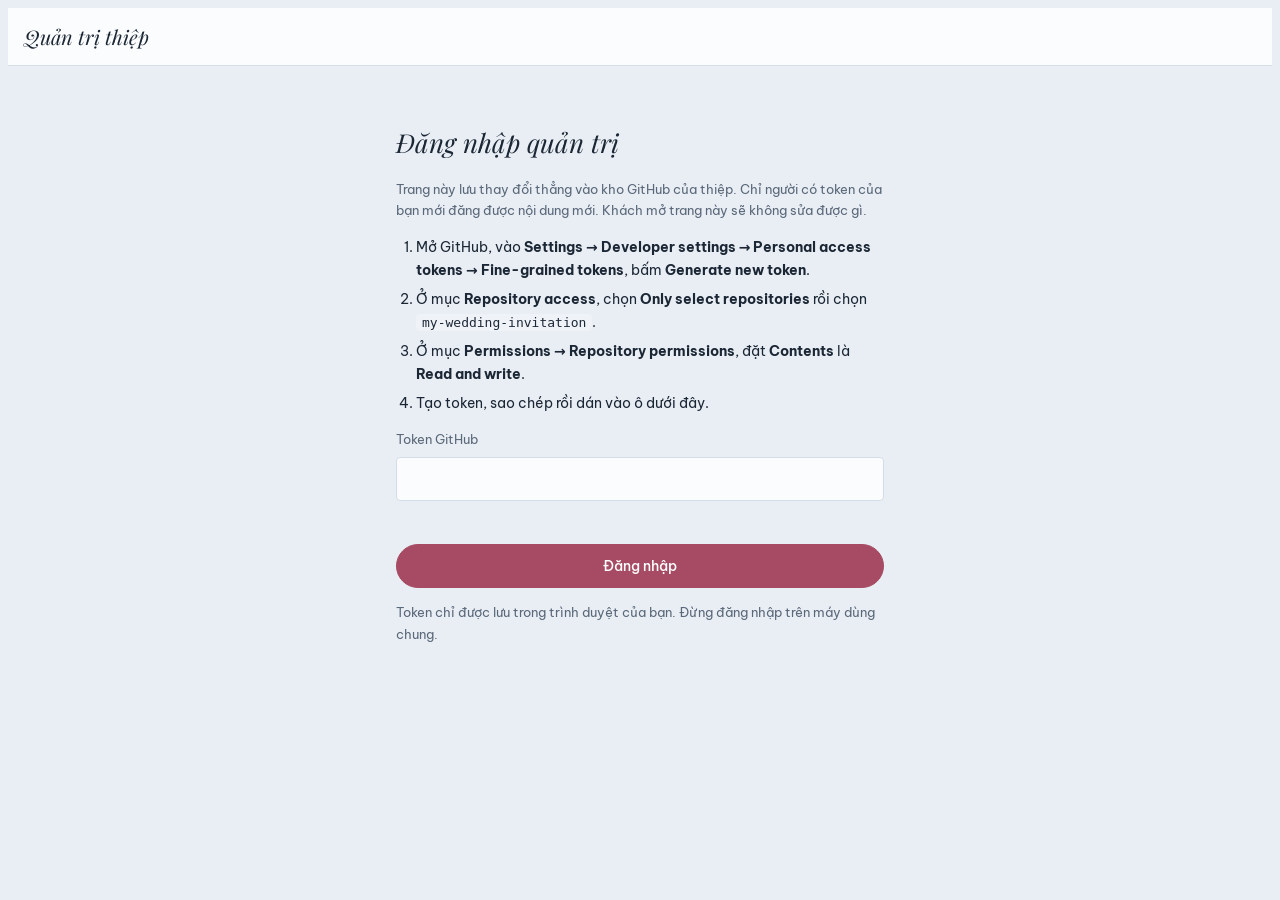
==== commit f6068c5a: "Restore classic Playfair font as default; shrink script name sizes Co-Authored-By: Claude Sonnet 5.5" ====
--- a/admin.html
+++ b/admin.html
@@ -257,7 +257,7 @@
     var fl = document.createElement('label'); fl.htmlFor = 'f_fontStyle'; fl.append('Kiểu chữ');
     var fs = document.createElement('select'); fs.id = 'f_fontStyle';
     [['script', 'Thư pháp mềm (Great Vibes)'], ['swirl', 'Thư pháp bay bổng (Pinyon Script)'], ['elegant', 'Thanh lịch (Cormorant Garamond)'], ['classic', 'Cổ điển (Playfair Display)']].forEach(function (o) {
-      var op = document.createElement('option'); op.value = o[0]; op.textContent = o[1]; if ((cfg.fontStyle || 'script') === o[0]) op.selected = true; fs.append(op);
+      var op = document.createElement('option'); op.value = o[0]; op.textContent = o[1]; if ((cfg.fontStyle || 'classic') === o[0]) op.selected = true; fs.append(op);
     });
     fs.addEventListener('change', function () { cfg.fontStyle = fs.value; changed(); });
     fl.append(fs); box.append(fl);
--- a/style.css
+++ b/style.css
@@ -190,7 +190,7 @@
 @media (prefers-reduced-motion:reduce){.bokeh{display:none}}
 
 /* Kiểu chữ: các biến này được invitation.js đổi theo lựa chọn trong admin */
-:root{--font-names:"Great Vibes","Pinyon Script","Playfair Display",Georgia,serif;--font-display:"Cormorant Garamond","Playfair Display",Georgia,serif;--names-style:normal;--names-scale:1.3;--disp-weight:500;--disp-size:1.18}
+:root{--font-names:"Playfair Display",Georgia,"Times New Roman",serif;--font-display:"Playfair Display",Georgia,serif;--names-style:italic;--names-scale:1;--disp-weight:400;--disp-size:1}
 body{font-weight:400;-webkit-font-smoothing:antialiased;text-rendering:optimizeLegibility}
 h1,h2,h3{font-family:var(--font-display);font-weight:var(--disp-weight)}
 .names{font-family:var(--font-names);font-style:var(--names-style);font-weight:400;font-size:calc(clamp(44px,13vw,68px)*var(--names-scale));line-height:1.18;letter-spacing:0;margin:2px 0}
@@ -206,3 +206,19 @@
 .thanks p{font-family:var(--font-display);font-style:italic;font-weight:var(--disp-weight);font-size:calc(22px*var(--disp-size));line-height:1.55}
 .hero-date{font-weight:500}
 .sec p{line-height:1.75}
+
+/* Khách không bôi đen hoặc sao chép nội dung thiệp (ô nhập vẫn dùng bình thường) */
+body.nocopy{-webkit-user-select:none;user-select:none;-webkit-touch-callout:none}
+body.nocopy input,body.nocopy textarea,body.nocopy select{-webkit-user-select:text;user-select:text;-webkit-touch-callout:default}
+body.nocopy img,body.nocopy .slot{-webkit-user-drag:none;user-drag:none}
+
+/* Kiểu Cổ điển: giữ đúng giao diện chữ ban đầu */
+html[data-font="classic"] .names{line-height:1.05;margin:6px 0}
+html[data-font="classic"] .names .amp{font-family:inherit;font-style:normal;font-weight:400;font-size:.42em;letter-spacing:.2em;margin:4px 0;opacity:.9}
+html[data-font="classic"] .sec p.invite{font-family:var(--font-body);font-style:normal;font-weight:400;font-size:17px;line-height:1.8}
+html[data-font="classic"] .day-month{font-size:18px;letter-spacing:.14em;font-weight:400}
+html[data-font="classic"] .day-num{font-size:clamp(96px,30vw,140px)}
+html[data-font="classic"] .eyebrow{font-weight:400;letter-spacing:.22em}
+html[data-font="classic"] .hero-date{font-weight:400}
+html[data-font="classic"] .count b,html[data-font="classic"] .gift .acc{font-weight:400}
+html[data-font="classic"] .sec p{line-height:1.65}
